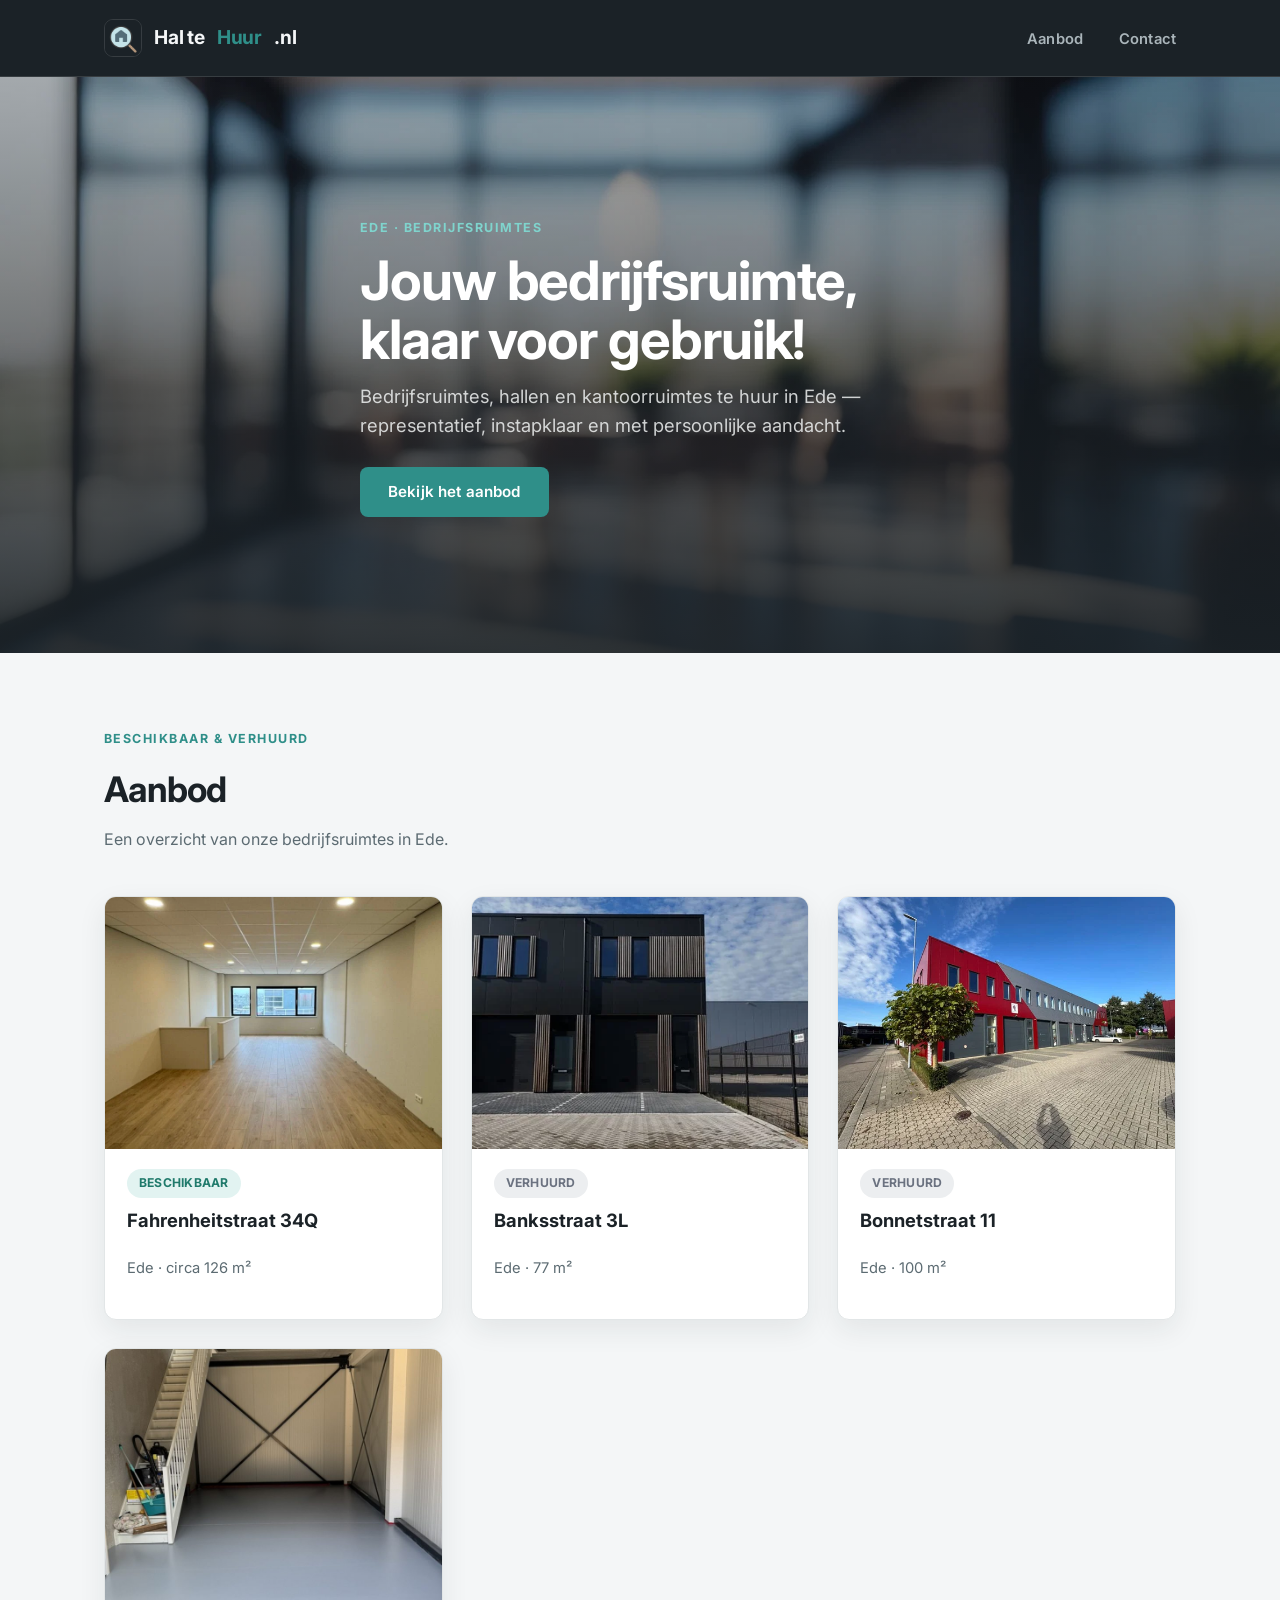
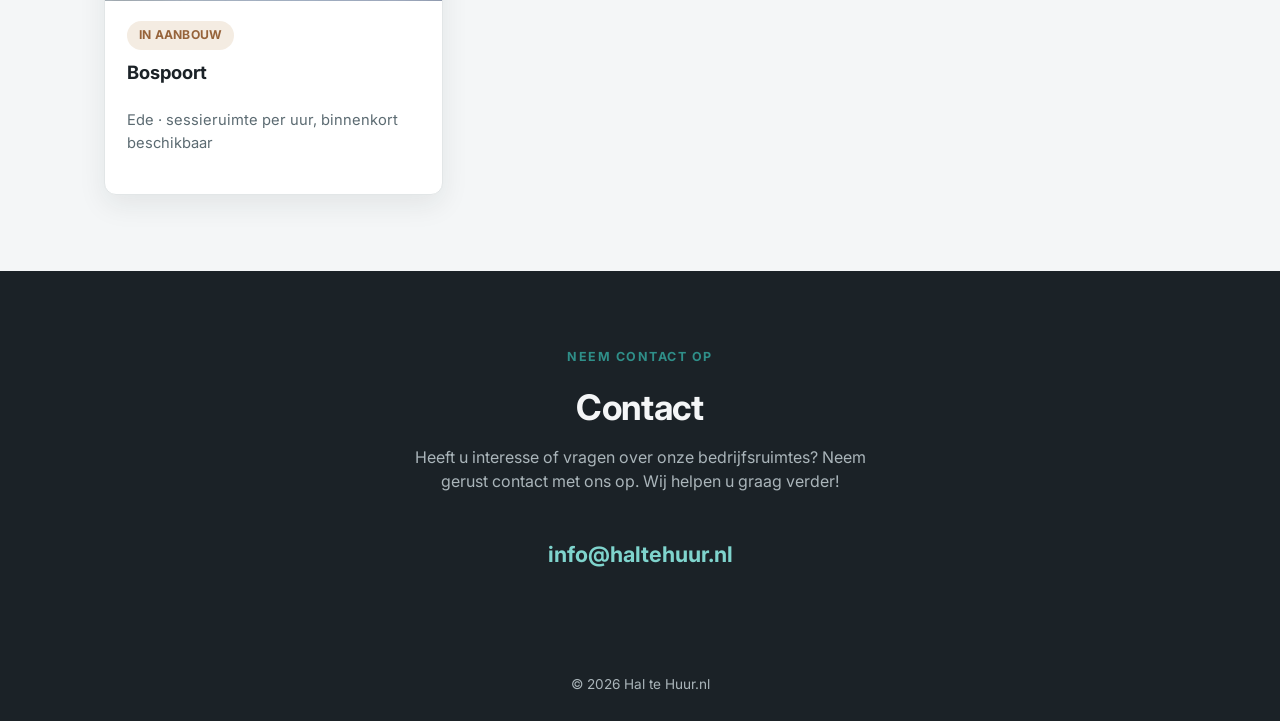
==== index.html @ f1a7972f "Sessieruimte omgezet naar Bospoort met foto's van de huidige staat" ====
<!DOCTYPE html>
<html lang="nl">
<head>
<meta charset="UTF-8">
<meta name="viewport" content="width=device-width, initial-scale=1.0">
<title>Hal te Huur.nl — Bedrijfsruimte in Ede</title>
<meta name="description" content="Bedrijfsruimtes, hallen en kantoorruimtes te huur in Ede. Jouw bedrijfsruimte, klaar voor gebruik!">
<link rel="preconnect" href="https://fonts.googleapis.com">
<link rel="preconnect" href="https://fonts.gstatic.com" crossorigin>
<link href="https://fonts.googleapis.com/css2?family=Inter:wght@400;500;600;700&display=swap" rel="stylesheet">
<link rel="icon" type="image/png" sizes="32x32" href="images/logo/favicon-32.png">
<link rel="icon" type="image/png" sizes="16x16" href="images/logo/favicon-16.png">
<link rel="apple-touch-icon" href="images/logo/apple-touch-icon.png">
<link rel="stylesheet" href="css/style.css">
</head>
<body>

<header class="site-header">
  <div class="wrap">
    <a href="index.html" class="brand"><img src="images/logo/logo-square.png" alt="Hal te Huur.nl" class="brand-logo">Hal te <span>Huur</span>.nl</a>
    <nav class="main-nav">
      <a href="#aanbod">Aanbod</a>
      <a href="#contact">Contact</a>
    </nav>
  </div>
</header>

<section class="hero" style="background-image: url('images/home/hero_home.jpg');">
  <div class="wrap">
    <span class="eyebrow">Ede &middot; bedrijfsruimtes</span>
    <h1>Jouw bedrijfsruimte,<br>klaar voor gebruik!</h1>
    <p>Bedrijfsruimtes, hallen en kantoorruimtes te huur in Ede — representatief, instapklaar en met persoonlijke aandacht.</p>
    <a href="#aanbod" class="btn">Bekijk het aanbod</a>
  </div>
</section>

<section id="aanbod">
  <div class="wrap">
    <span class="eyebrow">Beschikbaar &amp; verhuurd</span>
    <h2 class="section-title">Aanbod</h2>
    <p class="section-intro">Een overzicht van onze bedrijfsruimtes in Ede.</p>

    <div class="grid">

      <a class="card" href="aanbod/fahrenheitstraat-34q.html">
        <img class="thumb" src="images/fahrenheitstraat-34q/fahrenheitstraat-34q-01.jpg" alt="Fahrenheitstraat 34Q">
        <div class="card-body">
          <span class="badge available">Beschikbaar</span>
          <h3>Fahrenheitstraat 34Q</h3>
          <p class="meta">Ede &middot; circa 126 m&sup2;</p>
        </div>
      </a>

      <a class="card" href="aanbod/banksstraat-3l.html">
        <img class="thumb" src="images/banksstraat-3l/banksstraat-3l-01.jpg" alt="Banksstraat 3L">
        <div class="card-body">
          <span class="badge rented">Verhuurd</span>
          <h3>Banksstraat 3L</h3>
          <p class="meta">Ede &middot; 77 m&sup2;</p>
        </div>
      </a>

      <a class="card" href="aanbod/bonnetstraat-11.html">
        <img class="thumb" src="images/bonnetstraat-11/bonnetstraat-11-01.jpg" alt="Bonnetstraat 11">
        <div class="card-body">
          <span class="badge rented">Verhuurd</span>
          <h3>Bonnetstraat 11</h3>
          <p class="meta">Ede &middot; 100 m&sup2;</p>
        </div>
      </a>

      <a class="card" href="aanbod/bospoort.html">
        <img class="thumb" src="images/bospoort/bospoort-02.jpg" alt="Bospoort">
        <div class="card-body">
          <span class="badge soon">In aanbouw</span>
          <h3>Bospoort</h3>
          <p class="meta">Ede &middot; sessieruimte per uur, binnenkort beschikbaar</p>
        </div>
      </a>

    </div>
  </div>
</section>

<section id="contact" class="contact-section">
  <div class="wrap contact-box">
    <span class="eyebrow">Neem contact op</span>
    <h2 class="section-title">Contact</h2>
    <p class="section-intro" style="margin-left:auto;margin-right:auto;">Heeft u interesse of vragen over onze bedrijfsruimtes? Neem gerust contact met ons op. Wij helpen u graag verder!</p>
    <a class="email" href="mailto:info@haltehuur.nl">info@haltehuur.nl</a>
  </div>
</section>

<footer>
  &copy; <span id="year"></span> Hal te Huur.nl
</footer>

<script>document.getElementById('year').textContent = new Date().getFullYear();</script>
</body>
</html>
---- css/style.css ----
/* Hal te Huur — stylesheet (kleuren afgeleid van het logo) */

:root {
  --navy: #1b2227;
  --navy-soft: #262f36;
  --navy-line: rgba(255, 255, 255, 0.12);
  --bg: #f4f6f7;
  --surface: #ffffff;
  --text: #1b2227;
  --text-muted: #5c6b72;
  --text-on-navy: #f4f6f7;
  --text-on-navy-muted: #aab5ba;
  --accent: #2f8f89;
  --accent-dark: #226b66;
  --accent-tint: #e3f1f0;
  --tan: #b5977c;
  --tan-dark: #96754f;
  --border: #e2e6e7;
  --badge-available-bg: #e2f3f1;
  --badge-available-text: #1f7a6b;
  --badge-rented-bg: #eceef0;
  --badge-rented-text: #6b7280;
  --badge-soon-bg: #f4ece2;
  --badge-soon-text: #96633a;
  --radius: 12px;
  --shadow: 0 10px 28px rgba(27, 34, 39, 0.08);
}

* { box-sizing: border-box; }

html { scroll-behavior: smooth; }

body {
  margin: 0;
  font-family: "Inter", -apple-system, BlinkMacSystemFont, "Segoe UI", Roboto, Helvetica, Arial, sans-serif;
  background: var(--bg);
  color: var(--text);
  line-height: 1.55;
}

a { color: inherit; }

img { max-width: 100%; display: block; }

.wrap {
  max-width: 1120px;
  margin: 0 auto;
  padding: 0 24px;
}

/* Header */
header.site-header {
  position: sticky;
  top: 0;
  z-index: 20;
  background: var(--navy);
  border-bottom: 1px solid var(--navy-line);
}

header.site-header .wrap {
  display: flex;
  align-items: center;
  justify-content: space-between;
  height: 76px;
}

.brand {
  font-weight: 700;
  font-size: 1.2rem;
  letter-spacing: -0.01em;
  text-decoration: none;
  color: var(--text-on-navy);
  display: flex;
  align-items: center;
  gap: 12px;
}

.brand span { color: var(--accent); }

.brand-logo {
  width: 38px;
  height: 38px;
  border-radius: 9px;
  display: block;
  border: 1px solid var(--navy-line);
}

nav.main-nav a {
  text-decoration: none;
  color: var(--text-on-navy-muted);
  font-weight: 600;
  margin-left: 32px;
  font-size: 0.92rem;
  letter-spacing: 0.01em;
  transition: color 0.15s ease;
}

nav.main-nav a:hover { color: var(--text-on-navy); }

/* Hero */
.hero {
  position: relative;
  min-height: 64vh;
  display: flex;
  align-items: flex-end;
  background-size: cover;
  background-position: center;
  color: #fff;
}

.hero::after {
  content: "";
  position: absolute;
  inset: 0;
  background: linear-gradient(180deg, rgba(27,34,39,0.35) 0%, rgba(27,34,39,0.92) 100%);
}

.hero .wrap {
  position: relative;
  z-index: 1;
  padding-bottom: 60px;
  padding-top: 60px;
}

.eyebrow {
  text-transform: uppercase;
  letter-spacing: 0.12em;
  font-weight: 700;
  font-size: 0.78rem;
  color: var(--accent);
  margin: 0 0 14px;
  display: block;
}

.hero .eyebrow { color: #7fd4cd; }

.hero h1 {
  font-size: clamp(2.1rem, 5vw, 3.4rem);
  margin: 0 0 14px;
  font-weight: 700;
  letter-spacing: -0.02em;
  line-height: 1.08;
}

.hero p {
  font-size: 1.15rem;
  max-width: 560px;
  color: rgba(244,246,247,0.82);
  margin: 0 0 28px;
}

.btn {
  display: inline-block;
  background: var(--accent);
  color: #fff;
  padding: 13px 28px;
  border-radius: 8px;
  text-decoration: none;
  font-weight: 600;
  font-size: 0.95rem;
  letter-spacing: 0.01em;
  transition: background 0.15s ease, transform 0.15s ease;
}

.btn:hover { background: var(--accent-dark); transform: translateY(-1px); }

.btn-outline {
  background: transparent;
  border: 1px solid rgba(255,255,255,0.5);
}

.btn-outline:hover { background: rgba(255,255,255,0.1); }

/* Sections */
section { padding: 76px 0; }

.section-title {
  font-size: clamp(1.6rem, 3vw, 2.2rem);
  font-weight: 700;
  letter-spacing: -0.02em;
  margin: 0 0 10px;
}

.section-intro {
  color: var(--text-muted);
  max-width: 620px;
  margin: 0 0 44px;
}

/* Property cards grid */
.grid {
  display: grid;
  grid-template-columns: repeat(auto-fit, minmax(270px, 1fr));
  gap: 28px;
}

.card {
  background: var(--surface);
  border-radius: var(--radius);
  overflow: hidden;
  box-shadow: var(--shadow);
  text-decoration: none;
  color: var(--text);
  display: flex;
  flex-direction: column;
  transition: transform 0.18s ease, box-shadow 0.18s ease;
  border: 1px solid var(--border);
}

.card:hover {
  transform: translateY(-4px);
  box-shadow: 0 14px 32px rgba(47, 143, 137, 0.2);
}

.card .thumb {
  aspect-ratio: 4 / 3;
  width: 100%;
  object-fit: cover;
  background: #eee;
}

.card .thumb.placeholder {
  display: flex;
  align-items: center;
  justify-content: center;
  color: var(--text-muted);
  font-size: 0.9rem;
  text-align: center;
  padding: 0 20px;
  background: repeating-linear-gradient(135deg, #eef2f2, #eef2f2 10px, #e6ebeb 10px, #e6ebeb 20px);
}

.card-body {
  padding: 20px 22px 24px;
  display: flex;
  flex-direction: column;
  gap: 8px;
  flex: 1;
}

.card-body h3 {
  margin: 0;
  font-size: 1.15rem;
  font-weight: 700;
}

.card-body .meta {
  color: var(--text-muted);
  font-size: 0.92rem;
}

.badge {
  display: inline-flex;
  align-self: flex-start;
  padding: 5px 12px;
  border-radius: 999px;
  font-size: 0.76rem;
  font-weight: 700;
  letter-spacing: 0.02em;
  text-transform: uppercase;
}

.badge.available { background: var(--badge-available-bg); color: var(--badge-available-text); }
.badge.rented { background: var(--badge-rented-bg); color: var(--badge-rented-text); }
.badge.soon { background: var(--badge-soon-bg); color: var(--badge-soon-text); }

/* Detail page */
.detail-header { padding: 48px 0 8px; }

.detail-header .badge { margin-bottom: 16px; }

.detail-header h1 {
  font-size: clamp(1.8rem, 4vw, 2.6rem);
  margin: 0 0 8px;
  font-weight: 700;
  letter-spacing: -0.02em;
}

.detail-header .address {
  color: var(--text-muted);
  font-size: 1.05rem;
}

.facts {
  display: grid;
  grid-template-columns: repeat(auto-fit, minmax(160px, 1fr));
  gap: 18px;
  margin: 32px 0 40px;
}

.fact {
  background: var(--surface);
  border: 1px solid var(--border);
  border-radius: var(--radius);
  padding: 16px 18px;
  border-left: 3px solid var(--accent);
}

.fact .label {
  font-size: 0.76rem;
  text-transform: uppercase;
  letter-spacing: 0.05em;
  color: var(--text-muted);
  margin-bottom: 4px;
}

.fact .value { font-weight: 700; font-size: 1.05rem; }

.description {
  max-width: 720px;
  margin-bottom: 8px;
}

.description ul { padding-left: 20px; }
.description li { margin-bottom: 6px; }

/* Gallery */
.gallery {
  display: grid;
  grid-template-columns: repeat(auto-fill, minmax(220px, 1fr));
  gap: 14px;
  margin: 40px 0 8px;
}

.gallery a {
  display: block;
  border-radius: 10px;
  overflow: hidden;
  aspect-ratio: 4 / 3;
}

.gallery img {
  width: 100%;
  height: 100%;
  object-fit: cover;
  transition: transform 0.25s ease;
}

.gallery a:hover img { transform: scale(1.05); }

/* Lightbox */
.lightbox {
  position: fixed;
  inset: 0;
  background: rgba(27,34,39,0.94);
  display: none;
  align-items: center;
  justify-content: center;
  z-index: 100;
  padding: 24px;
}

.lightbox.open { display: flex; }

.lightbox img {
  max-width: 92vw;
  max-height: 88vh;
  border-radius: 8px;
}

.lightbox .close {
  position: absolute;
  top: 24px;
  right: 32px;
  color: #fff;
  font-size: 2rem;
  cursor: pointer;
  line-height: 1;
  background: none;
  border: none;
}

/* Construction placeholder */
.construction-box {
  background: var(--surface);
  border: 1px solid var(--border);
  border-left: 3px solid var(--tan);
  border-radius: var(--radius);
  padding: 32px 36px;
  color: var(--text-muted);
  max-width: 560px;
}

.construction-box strong {
  color: var(--tan-dark);
  text-transform: uppercase;
  letter-spacing: 0.04em;
  font-size: 0.85rem;
}

/* Contact */
.contact-section {
  background: var(--navy);
  color: var(--text-on-navy);
}

.contact-section .section-title { color: var(--text-on-navy); }
.contact-section .section-intro { color: var(--text-on-navy-muted); }

.contact-box {
  text-align: center;
  max-width: 520px;
  margin: 0 auto;
}

.contact-box a.email {
  font-size: 1.35rem;
  font-weight: 700;
  color: #7fd4cd;
  text-decoration: none;
}

/* Footer */
footer {
  padding: 26px 0;
  text-align: center;
  color: var(--text-on-navy-muted);
  font-size: 0.85rem;
  background: var(--navy);
}

@media (max-width: 640px) {
  nav.main-nav a { margin-left: 18px; font-size: 0.86rem; }
  section { padding: 56px 0; }
}
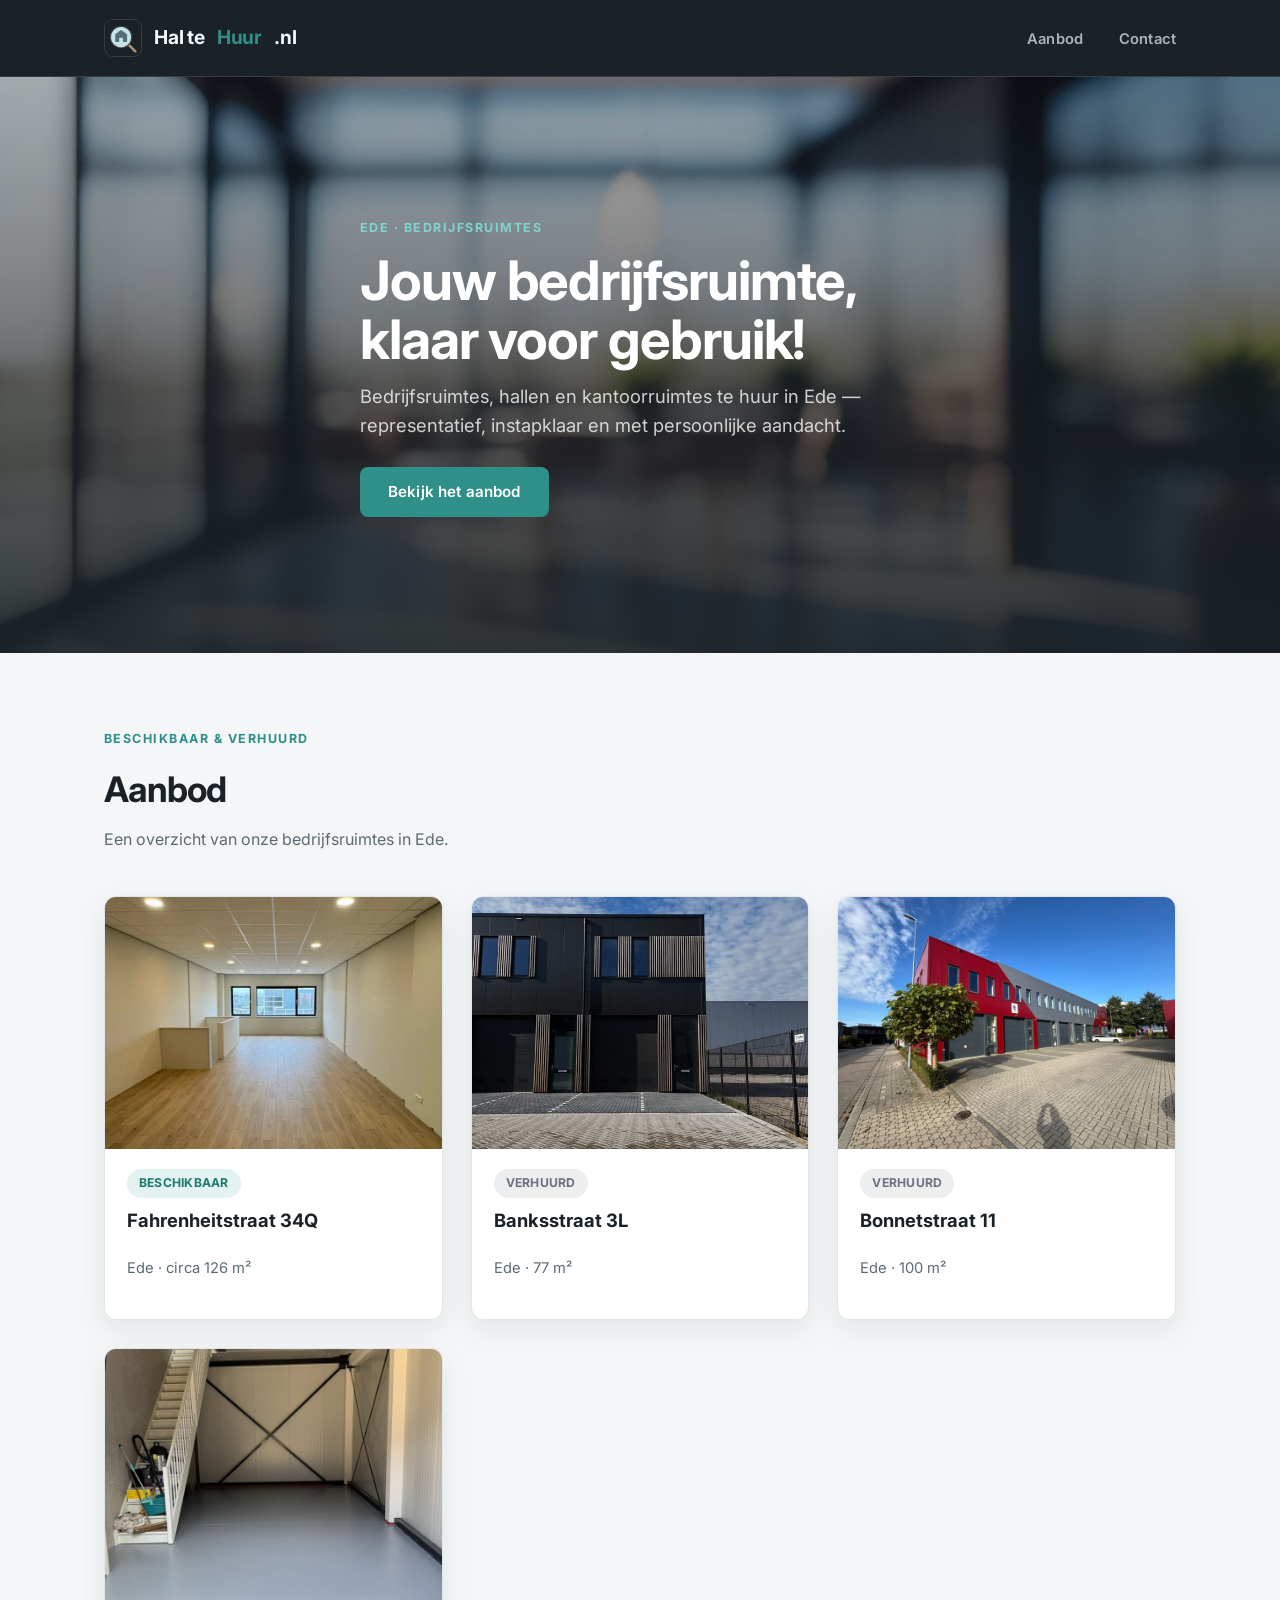
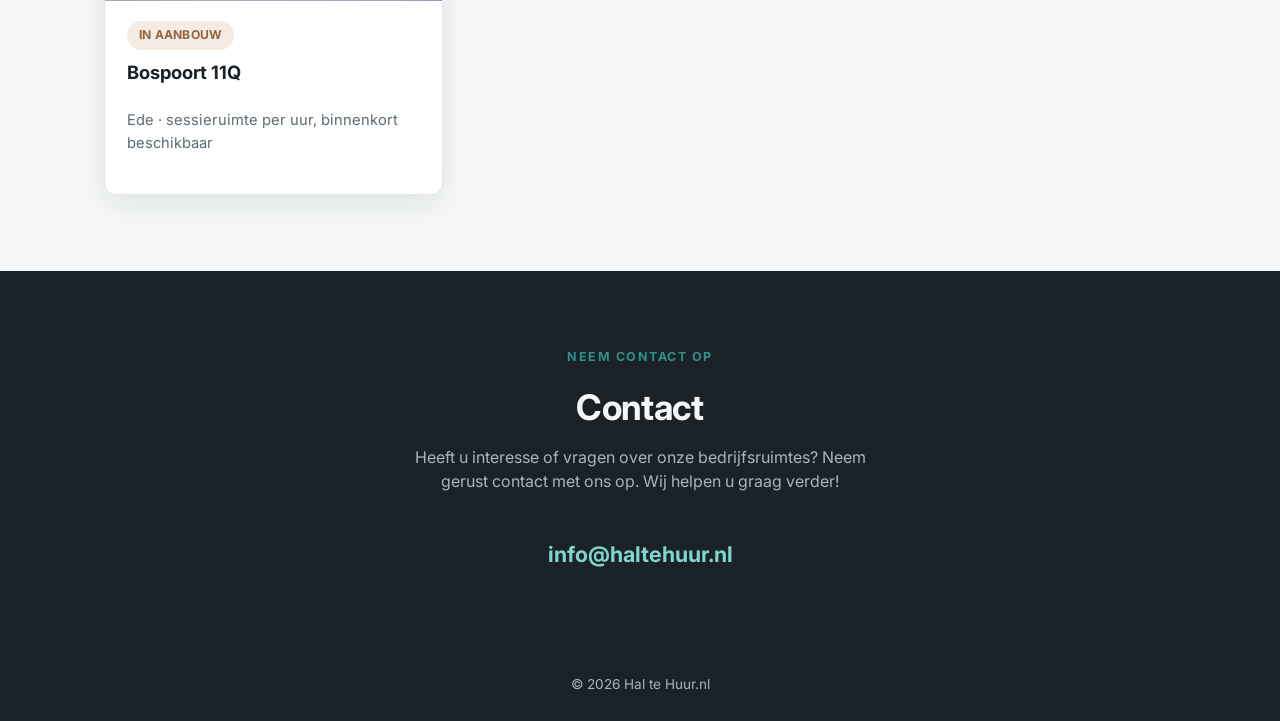
==== commit dd6a0145: "Huisnummer 11Q toegevoegd aan Bospoort" ====
--- a/index.html
+++ b/index.html
@@ -70,10 +70,10 @@
       </a>
 
       <a class="card" href="aanbod/bospoort.html">
-        <img class="thumb" src="images/bospoort/bospoort-02.jpg" alt="Bospoort">
+        <img class="thumb" src="images/bospoort/bospoort-02.jpg" alt="Bospoort 11Q">
         <div class="card-body">
           <span class="badge soon">In aanbouw</span>
-          <h3>Bospoort</h3>
+          <h3>Bospoort 11Q</h3>
           <p class="meta">Ede &middot; sessieruimte per uur, binnenkort beschikbaar</p>
         </div>
       </a>
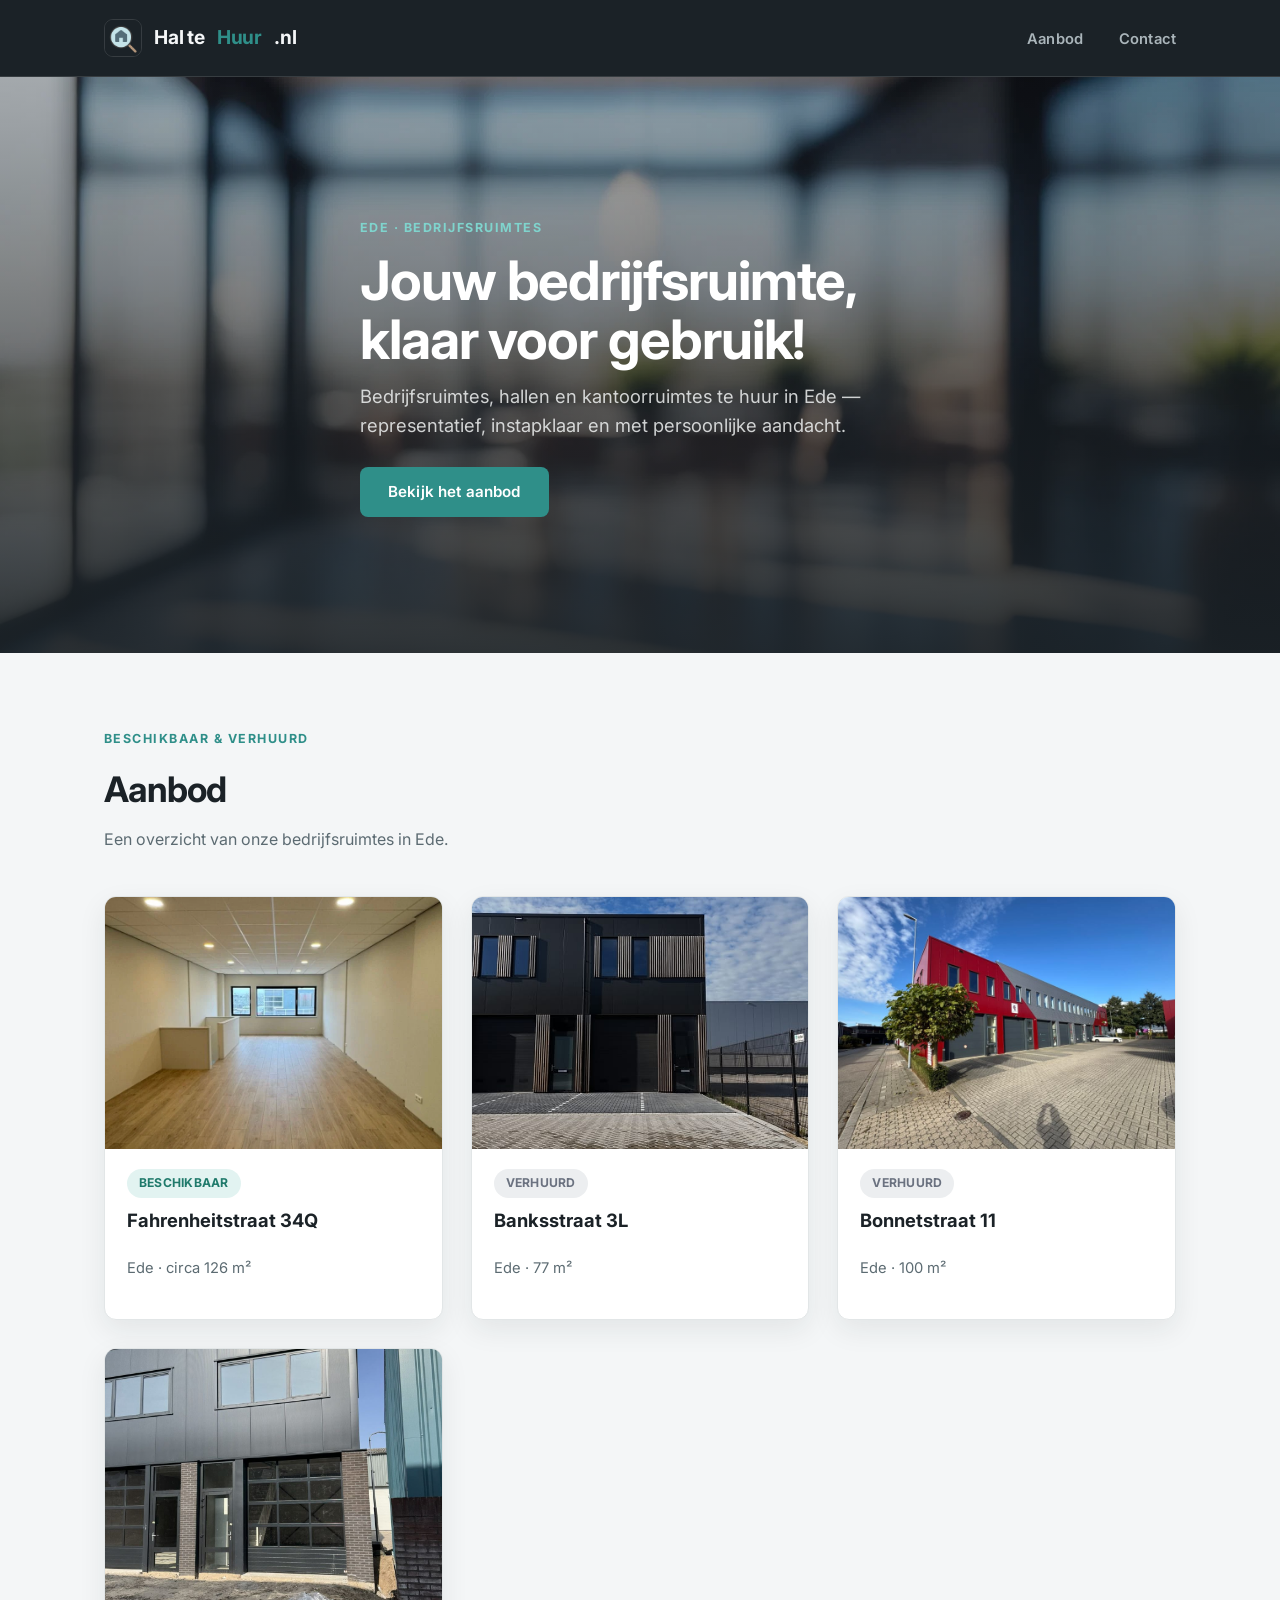
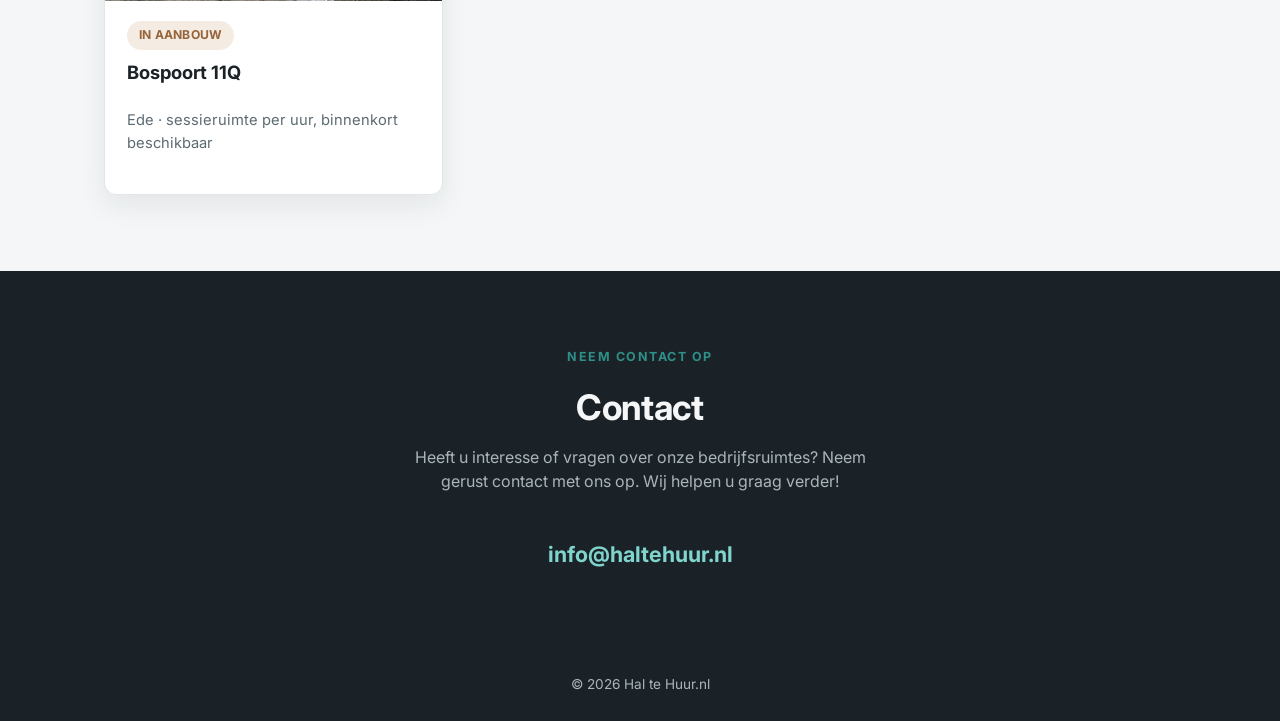
==== commit 97732e8b: "Bospoort 11Q: hoofdfoto op homepage gewisseld naar de gevelfoto" ====
--- a/index.html
+++ b/index.html
@@ -70,7 +70,7 @@
       </a>
 
       <a class="card" href="aanbod/bospoort.html">
-        <img class="thumb" src="images/bospoort/bospoort-02.jpg" alt="Bospoort 11Q">
+        <img class="thumb" src="images/bospoort/bospoort-01.jpg" alt="Bospoort 11Q">
         <div class="card-body">
           <span class="badge soon">In aanbouw</span>
           <h3>Bospoort 11Q</h3>
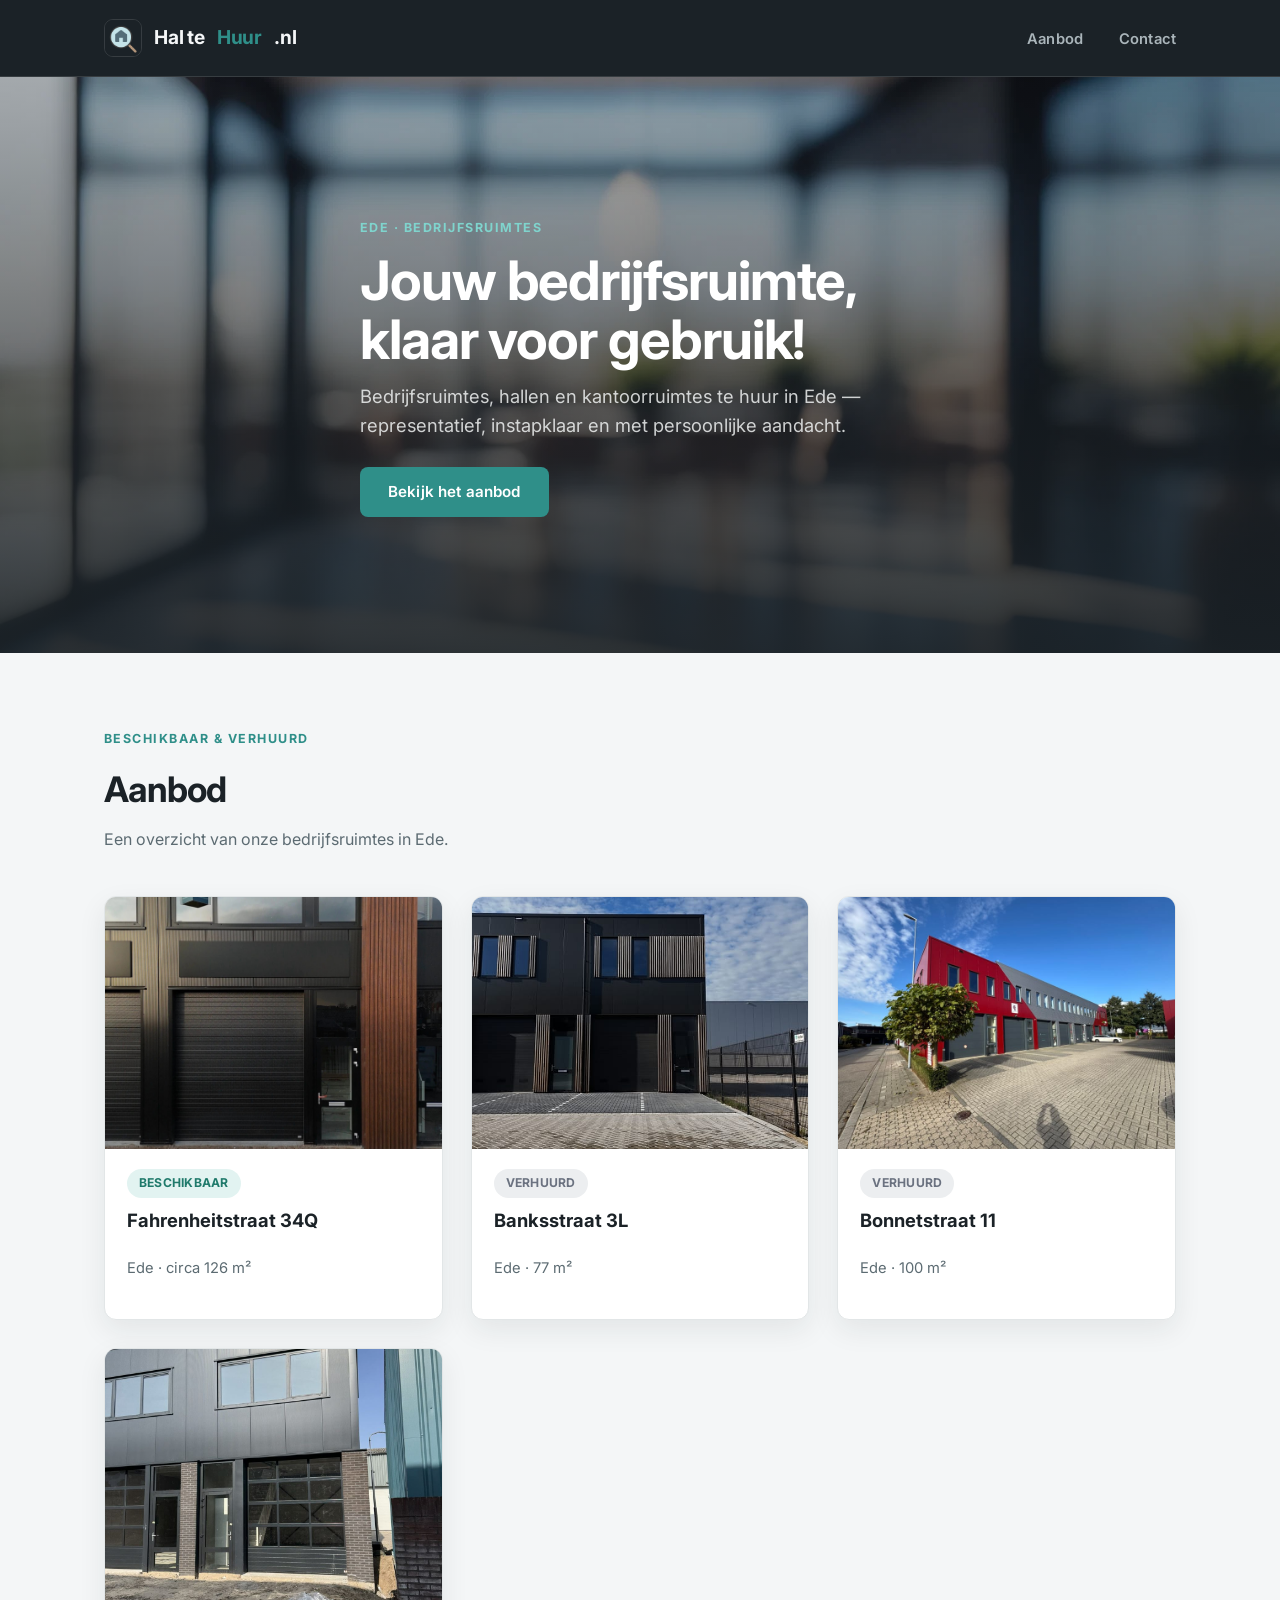
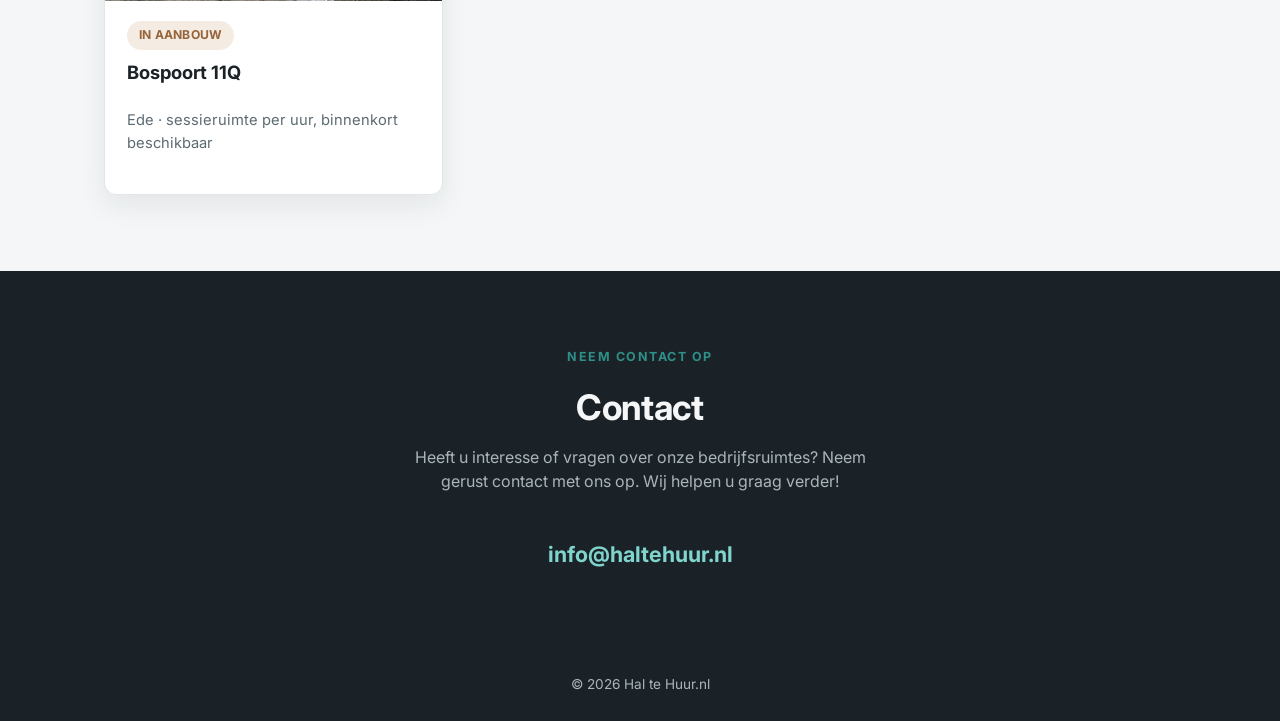
==== commit ec3e6258: "Fahrenheitstraat homepage thumbnail: use exterior facade photo (12)" ====
--- a/index.html
+++ b/index.html
@@ -43,7 +43,7 @@
     <div class="grid">
 
       <a class="card" href="aanbod/fahrenheitstraat-34q.html">
-        <img class="thumb" src="images/fahrenheitstraat-34q/fahrenheitstraat-34q-01.jpg" alt="Fahrenheitstraat 34Q">
+        <img class="thumb" src="images/fahrenheitstraat-34q/fahrenheitstraat-34q-12.jpg" alt="Fahrenheitstraat 34Q">
         <div class="card-body">
           <span class="badge available">Beschikbaar</span>
           <h3>Fahrenheitstraat 34Q</h3>
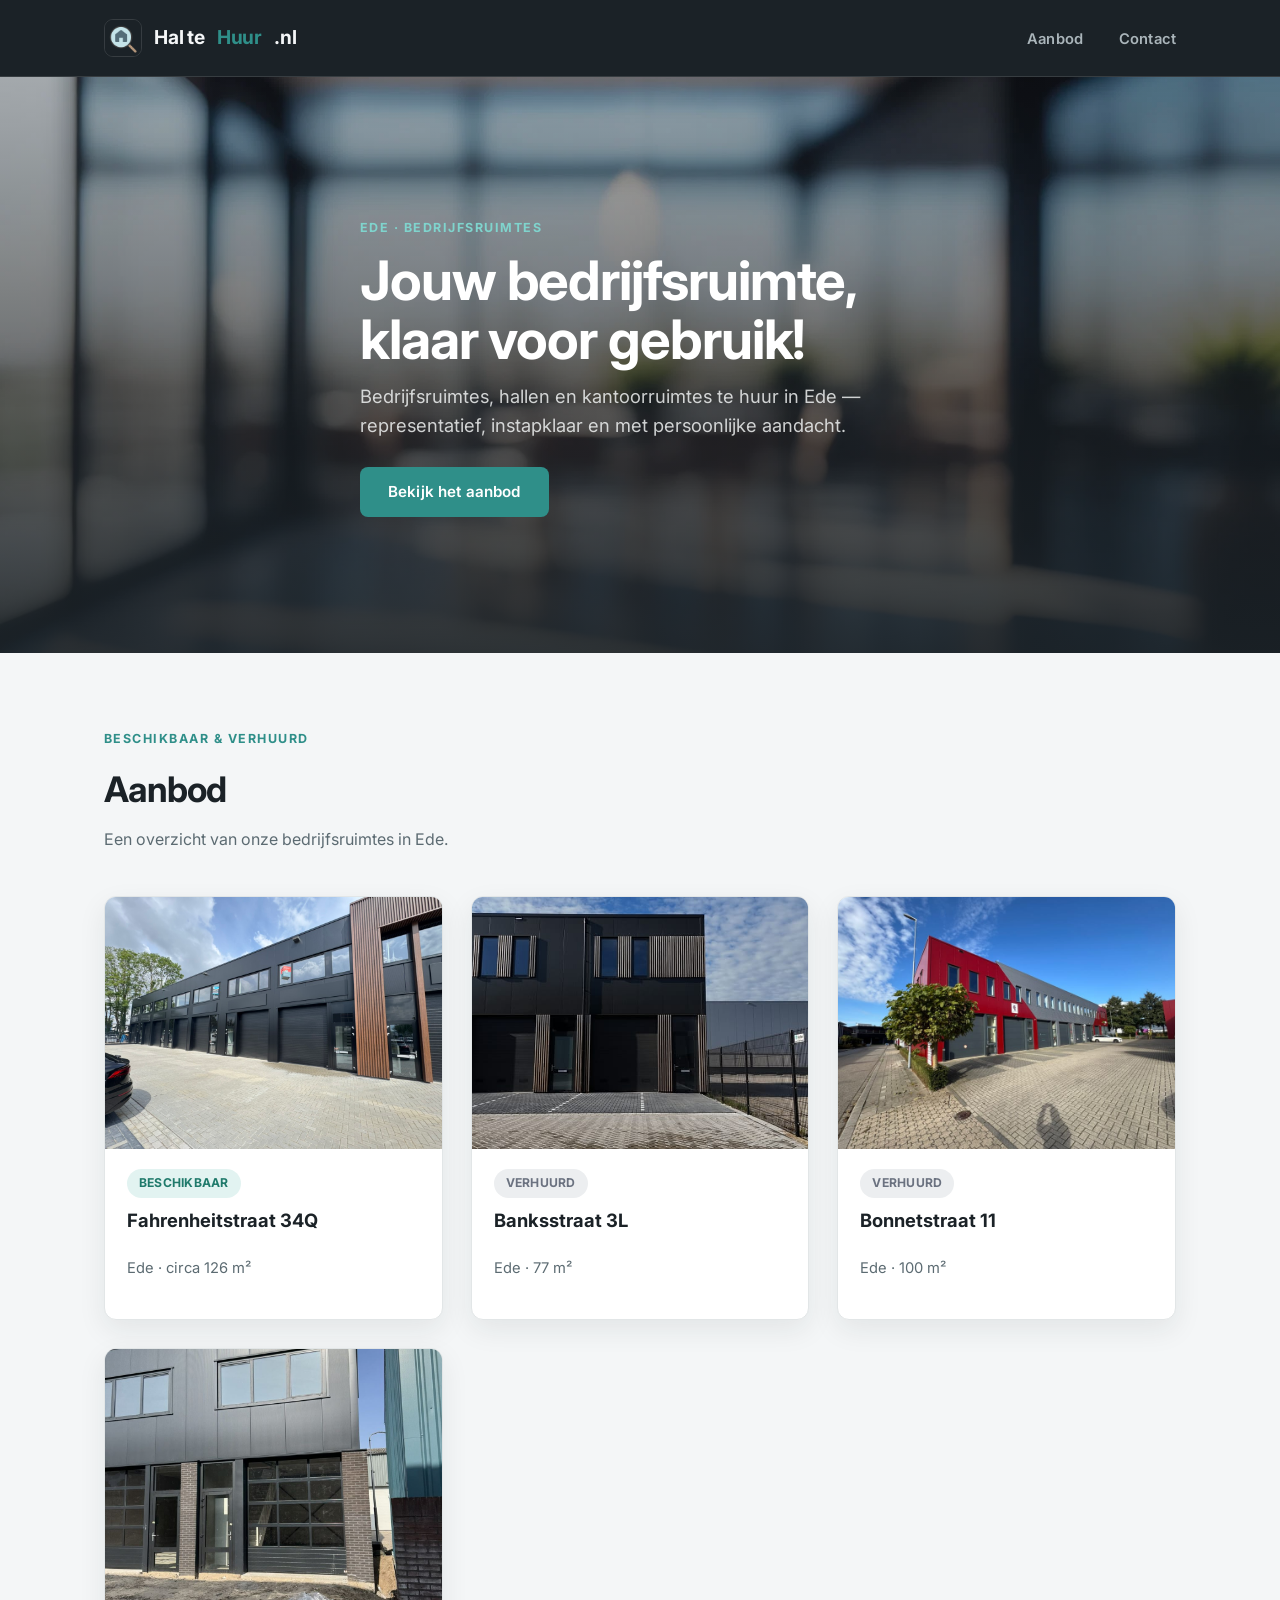
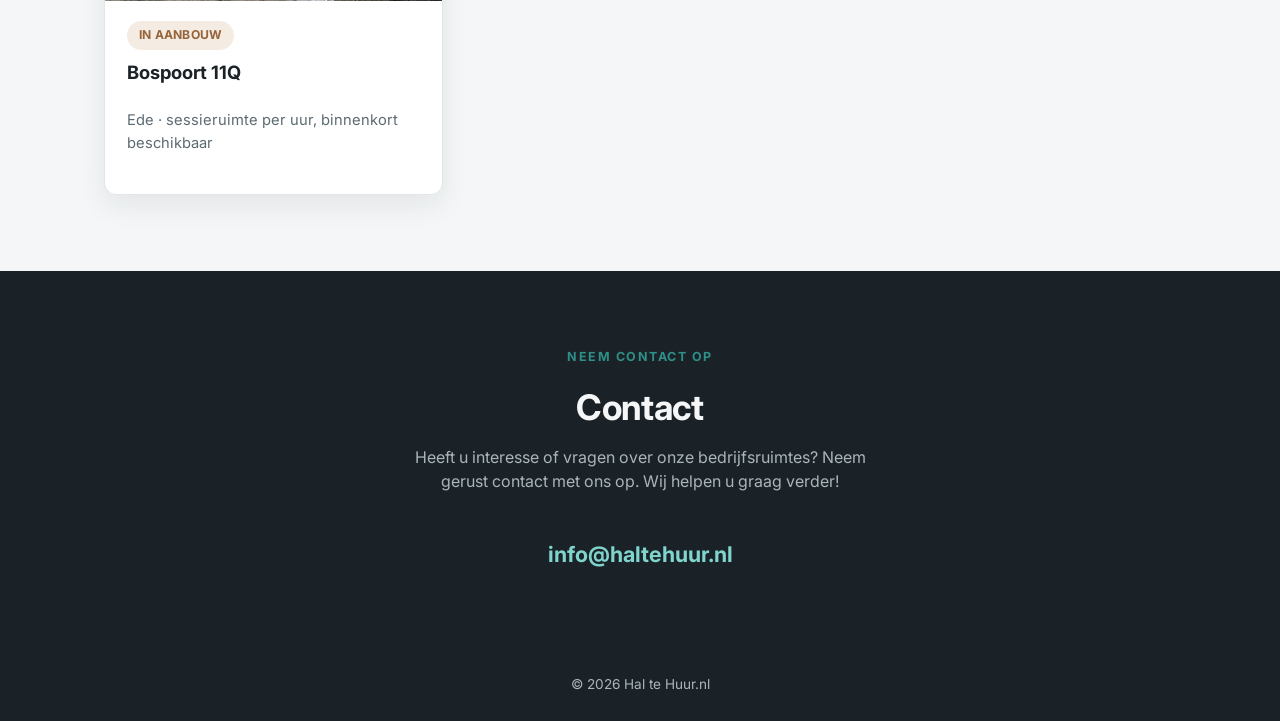
==== commit f1f31e27: "Fahrenheitstraat: vervang gevelfoto (te weinig pand zichtbaar) door bredere buitenfoto, ook als home" ====
--- a/index.html
+++ b/index.html
@@ -43,7 +43,7 @@
     <div class="grid">
 
       <a class="card" href="aanbod/fahrenheitstraat-34q.html">
-        <img class="thumb" src="images/fahrenheitstraat-34q/fahrenheitstraat-34q-12.jpg" alt="Fahrenheitstraat 34Q">
+        <img class="thumb" src="images/fahrenheitstraat-34q/fahrenheitstraat-34q-14.jpg" alt="Fahrenheitstraat 34Q">
         <div class="card-body">
           <span class="badge available">Beschikbaar</span>
           <h3>Fahrenheitstraat 34Q</h3>
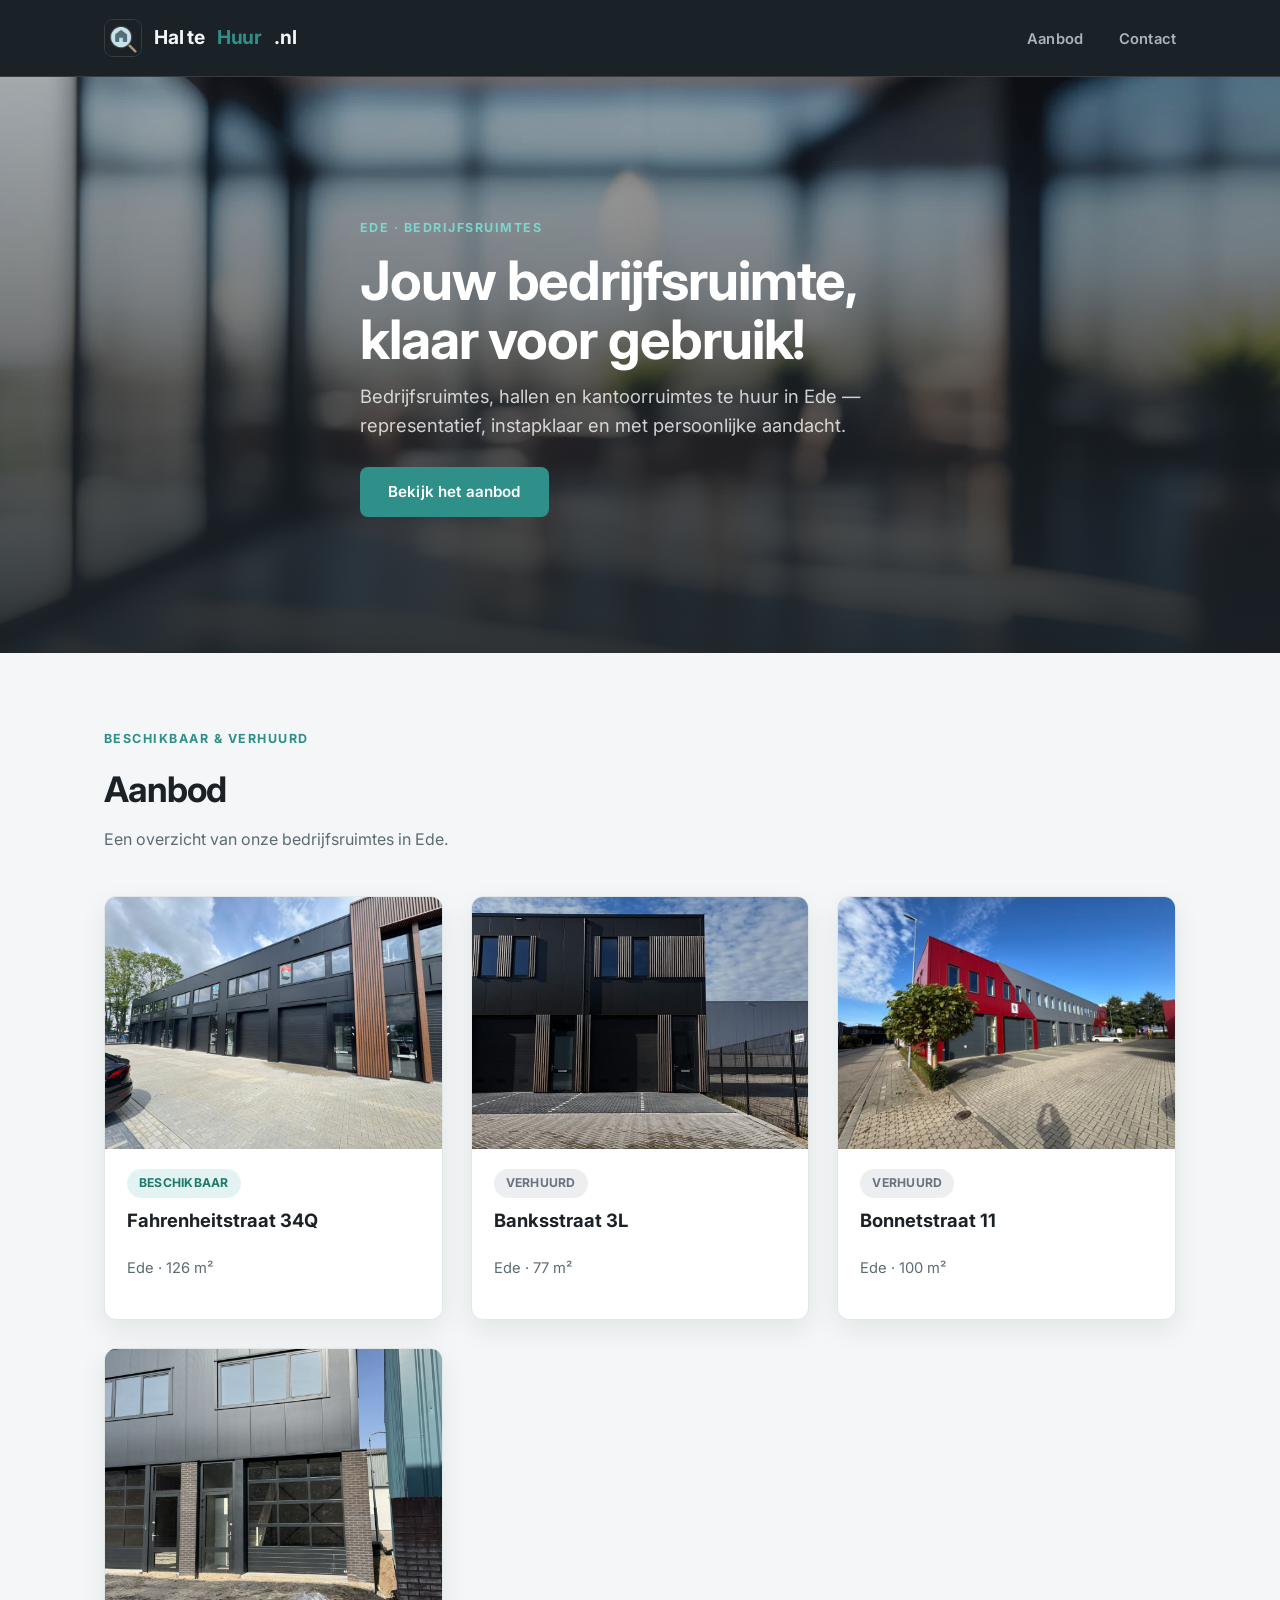
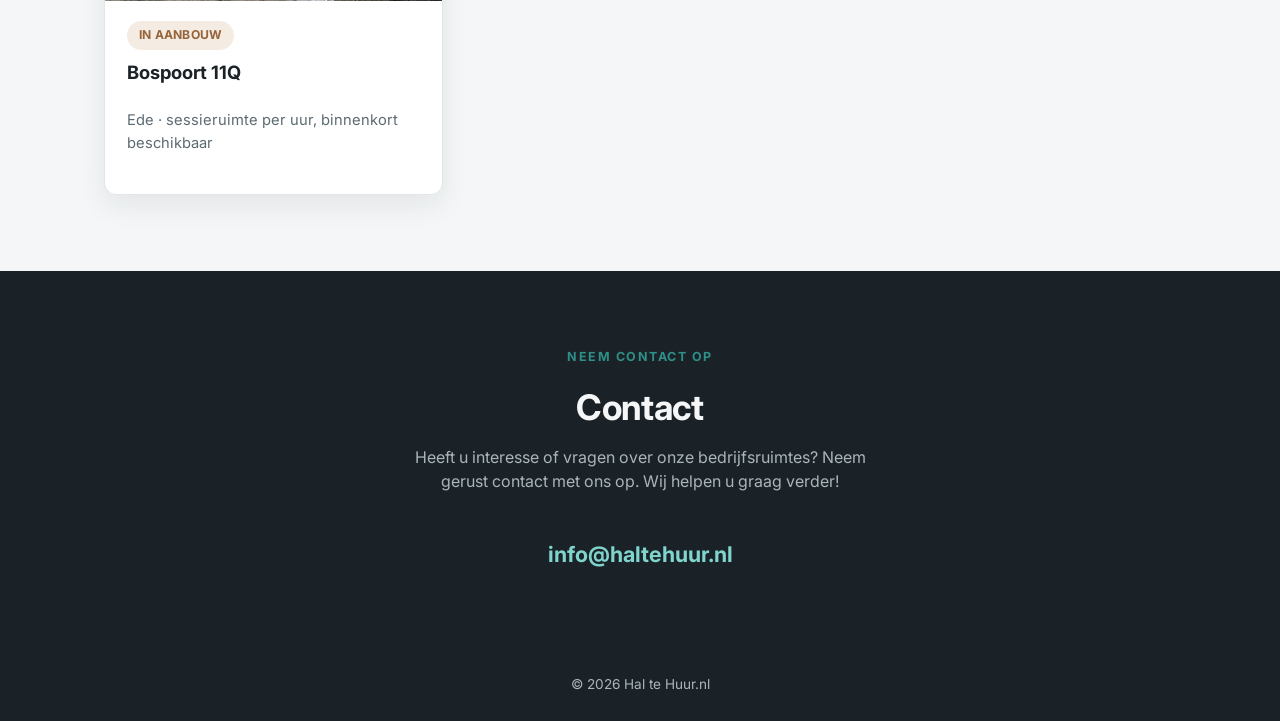
==== commit af10f254: "Fahrenheitstraat: 'circa' weghalen bij oppervlakte" ====
--- a/index.html
+++ b/index.html
@@ -47,7 +47,7 @@
         <div class="card-body">
           <span class="badge available">Beschikbaar</span>
           <h3>Fahrenheitstraat 34Q</h3>
-          <p class="meta">Ede &middot; circa 126 m&sup2;</p>
+          <p class="meta">Ede &middot; 126 m&sup2;</p>
         </div>
       </a>
 
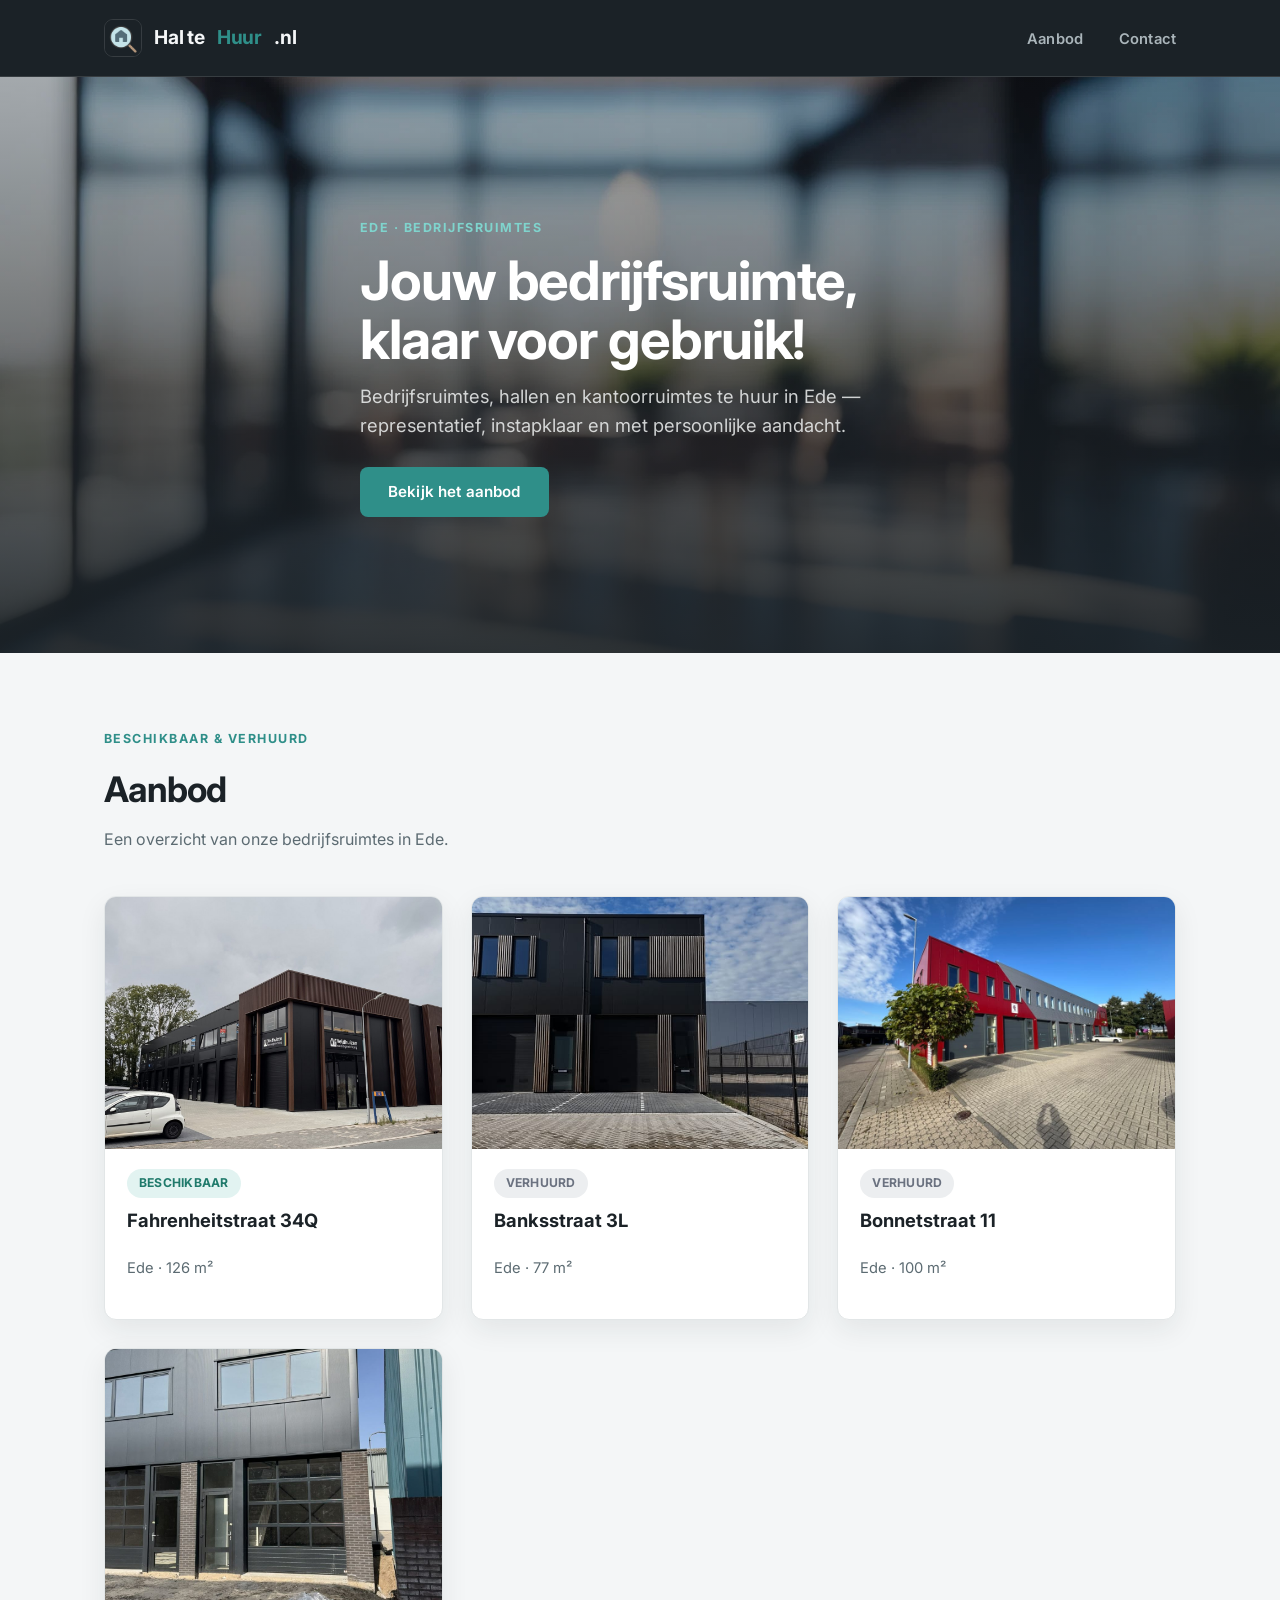
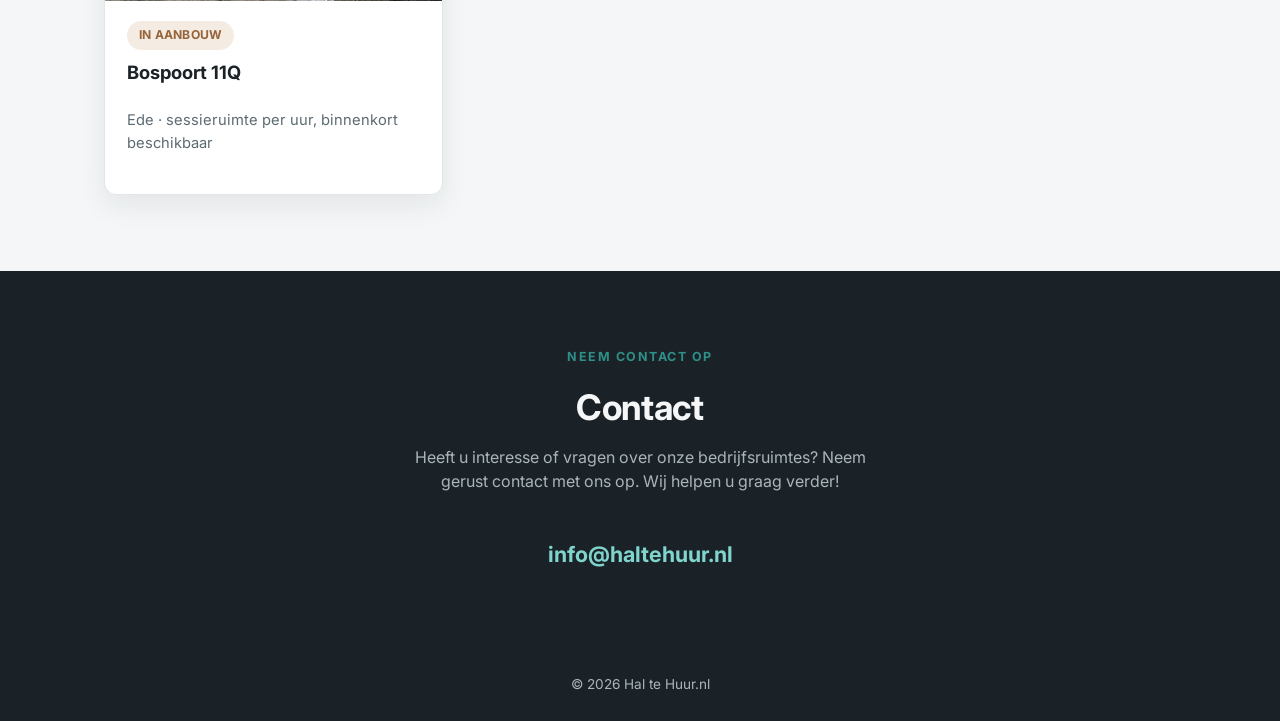
==== commit 121827ee: "Fahrenheitstraat: volledig nieuwe fotoset (16 foto's), kleurtemperatuur genormaliseerd, gallerij en " ====
--- a/index.html
+++ b/index.html
@@ -43,7 +43,7 @@
     <div class="grid">
 
       <a class="card" href="aanbod/fahrenheitstraat-34q.html">
-        <img class="thumb" src="images/fahrenheitstraat-34q/fahrenheitstraat-34q-14.jpg" alt="Fahrenheitstraat 34Q">
+        <img class="thumb" src="images/fahrenheitstraat-34q/fahrenheitstraat-34q-01.jpg" alt="Fahrenheitstraat 34Q">
         <div class="card-body">
           <span class="badge available">Beschikbaar</span>
           <h3>Fahrenheitstraat 34Q</h3>
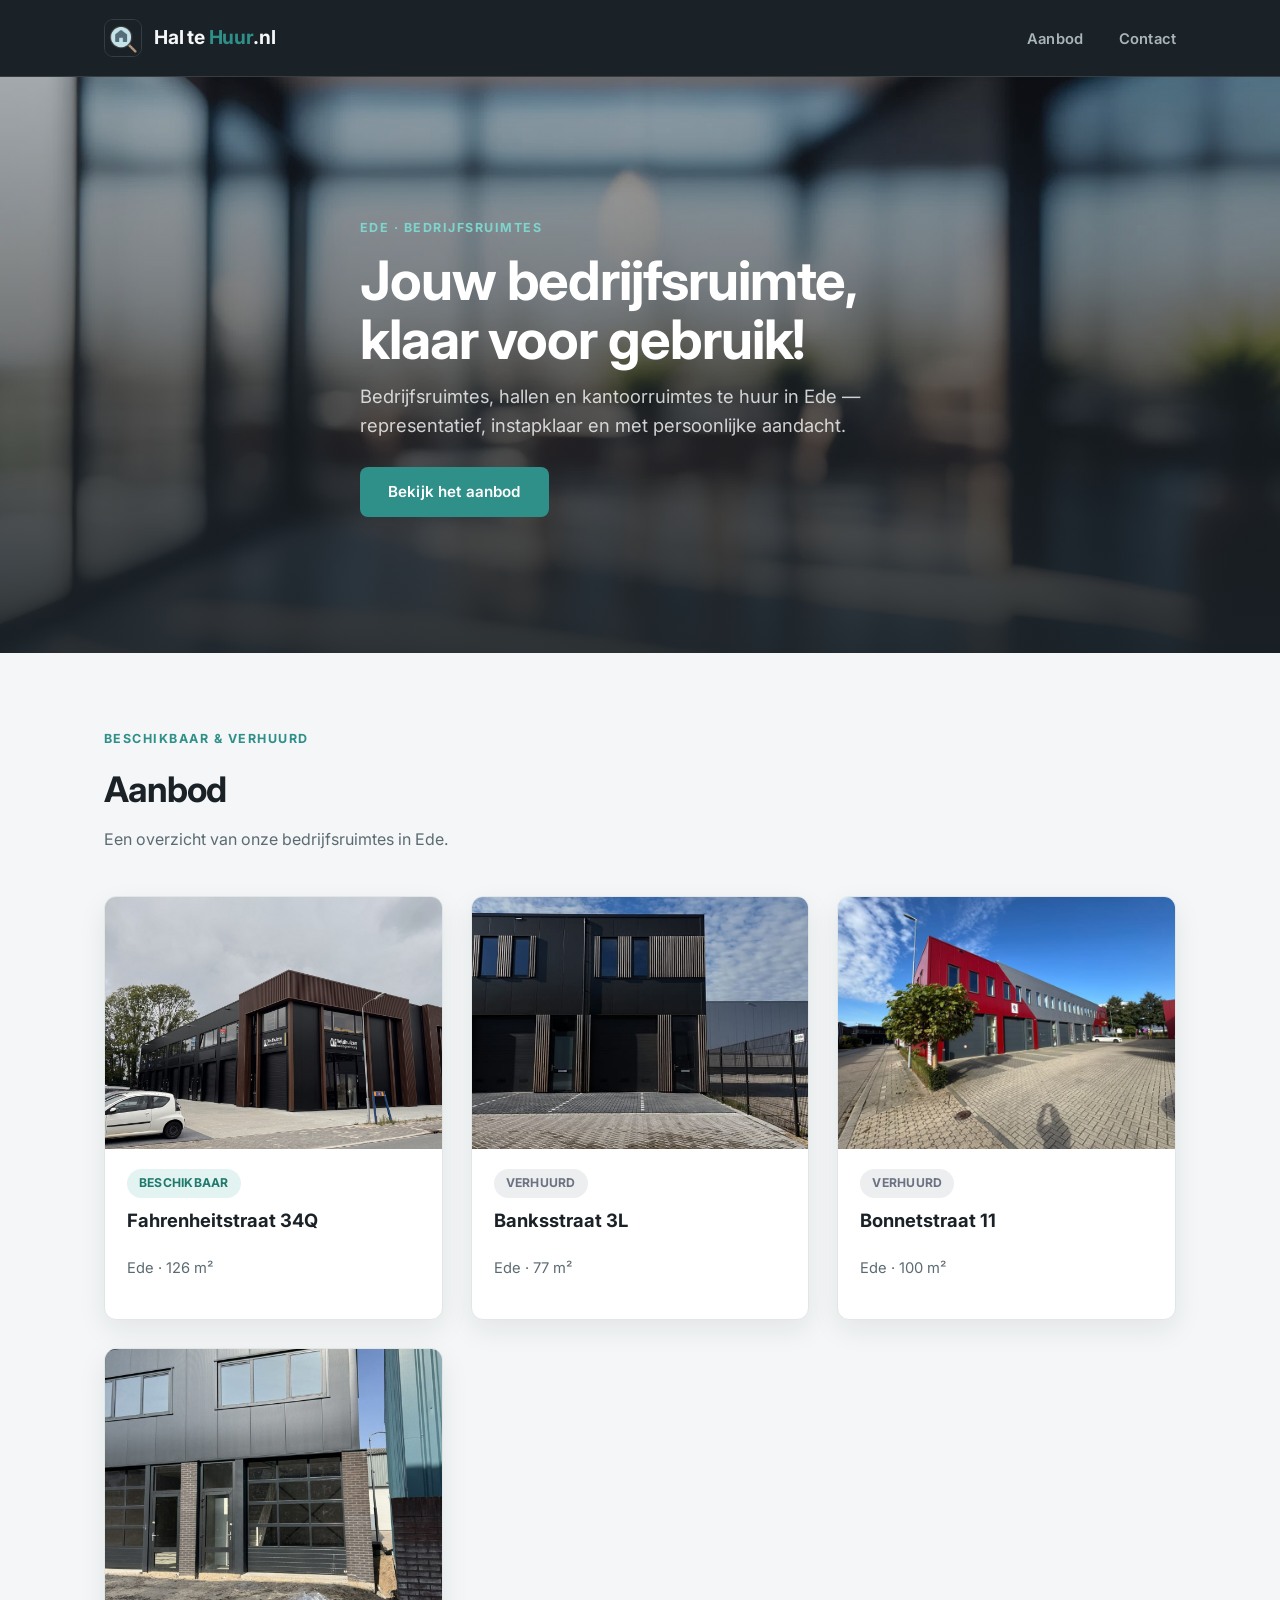
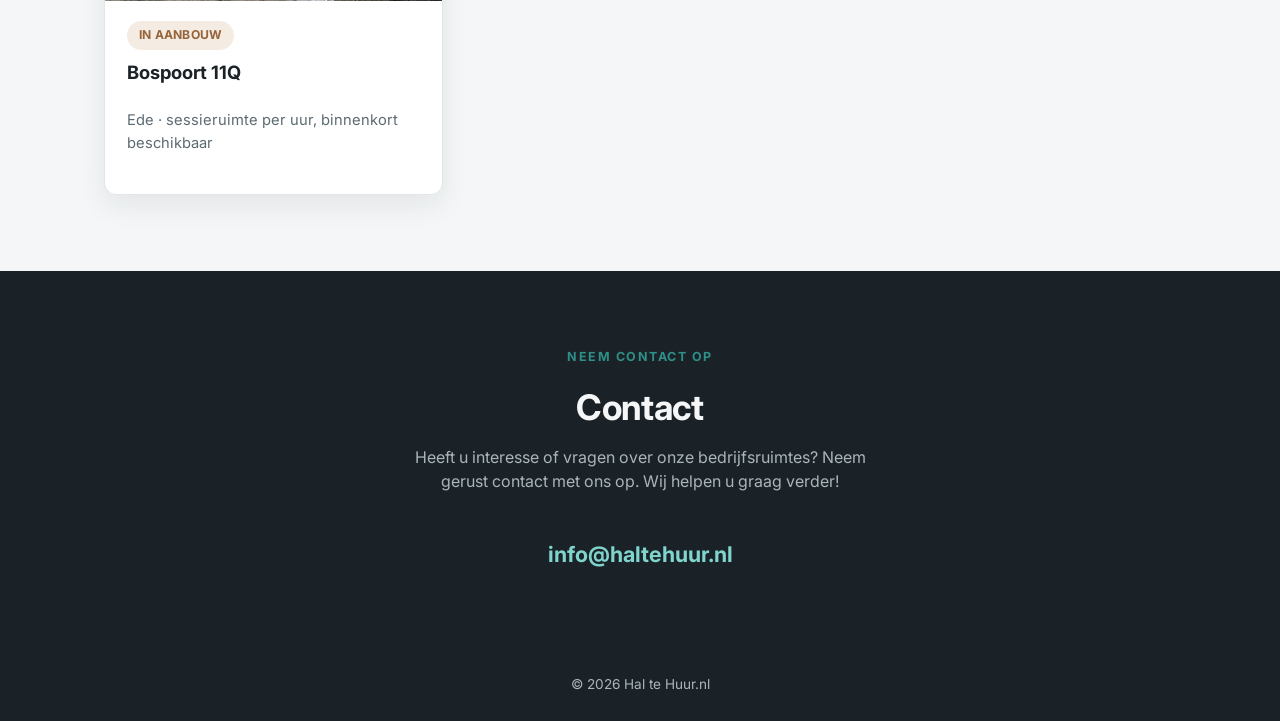
==== commit ad1f9622: "Header: extra spatie rond 'Huur' in logo-tekst verwijderen (flexbox gap fix)" ====
--- a/index.html
+++ b/index.html
@@ -17,7 +17,7 @@
 
 <header class="site-header">
   <div class="wrap">
-    <a href="index.html" class="brand"><img src="images/logo/logo-square.png" alt="Hal te Huur.nl" class="brand-logo">Hal te <span>Huur</span>.nl</a>
+    <a href="index.html" class="brand"><img src="images/logo/logo-square.png" alt="Hal te Huur.nl" class="brand-logo"><span class="brand-text">Hal te <span class="accent">Huur</span>.nl</span></a>
     <nav class="main-nav">
       <a href="#aanbod">Aanbod</a>
       <a href="#contact">Contact</a>
--- a/css/style.css
+++ b/css/style.css
@@ -75,7 +75,7 @@
   gap: 12px;
 }
 
-.brand span { color: var(--accent); }
+.brand .accent { color: var(--accent); }
 
 .brand-logo {
   width: 38px;
@@ -370,6 +370,40 @@
   border: none;
 }
 
+.lightbox .nav {
+  position: absolute;
+  top: 50%;
+  transform: translateY(-50%);
+  color: #fff;
+  font-size: 2.6rem;
+  cursor: pointer;
+  line-height: 1;
+  background: rgba(0,0,0,0.28);
+  border: none;
+  border-radius: 999px;
+  width: 52px;
+  height: 52px;
+  display: flex;
+  align-items: center;
+  justify-content: center;
+  transition: background 0.15s ease;
+}
+
+.lightbox .nav:hover { background: rgba(0,0,0,0.5); }
+
+.lightbox .nav.prev { left: 16px; }
+.lightbox .nav.next { right: 16px; }
+
+@media (max-width: 640px) {
+  .lightbox .nav {
+    width: 42px;
+    height: 42px;
+    font-size: 2rem;
+  }
+  .lightbox .nav.prev { left: 6px; }
+  .lightbox .nav.next { right: 6px; }
+}
+
 /* Construction placeholder */
 .construction-box {
   background: var(--surface);
